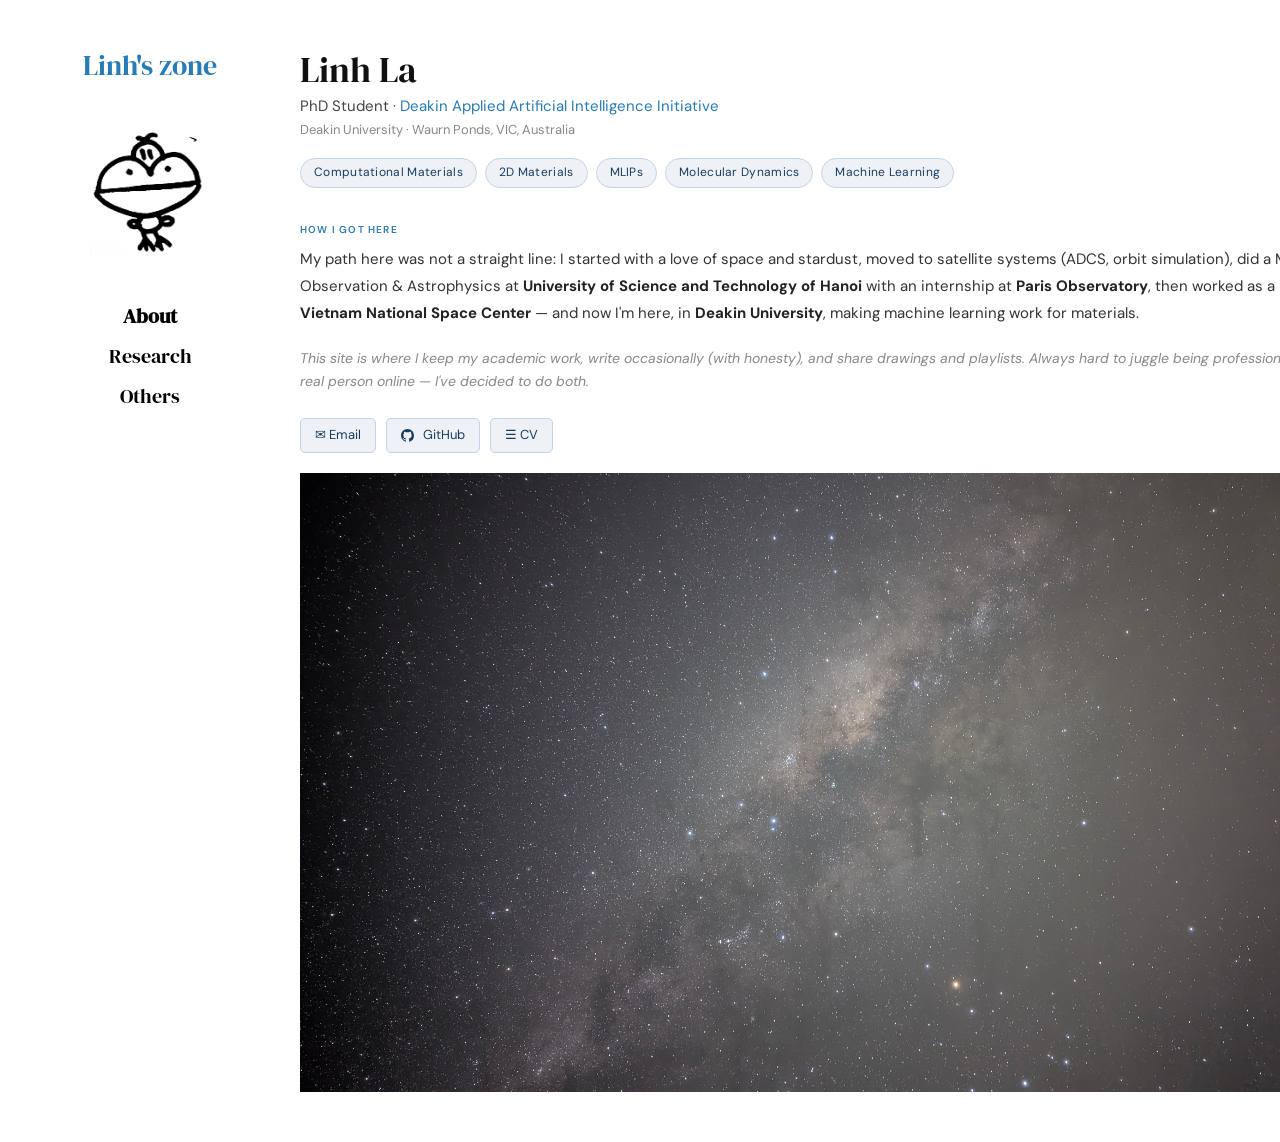
==== index.html @ 7888cfbb "new" ====
<!DOCTYPE html>
<html lang="en-US">
<head>
  <meta charset="UTF-8">
  <title>Linh's zone</title>
  <meta http-equiv="X-UA-Compatible" content="IE=edge">
  <meta name="viewport" content="width=device-width, initial-scale=1">
  <link rel="icon" href="assets/img/favicon.ico">
  <link rel="stylesheet" href="https://www.w3schools.com/w3css/4/w3.css">
  <link rel="stylesheet" href="assets/css/style.css">
</head>
<body>
  <div class="wrapper">

    <header>
      <h1 class="itim-regular" style="text-align:center;">
        <a href="index.html">Linh's zone</a>
      </h1>
      <br>
      <!-- Click 10 times for a surprise -->
      <img src="assets/img/IMG_3179.JPG"
           alt="Linh" class="center" width="75%" height="75%" id="myImage"/>
      <br>
      <ul class="downloads">
        <li><a class="itim-regular active" href="index.html">About</a></li>
        <li><a class="itim-regular" href="research.html">Research</a></li>
        <li><a class="itim-regular" href="others.html">Others</a></li>
      </ul>
    </header>

    <section>

      <div class="about-layout">

        <!-- Left: bio -->
        <div class="bio-section">

          <div class="bio-intro">
            <h2 class="bio-name">Linh La</h2>
            <p class="bio-role">PhD Student · <a href="https://www.deakin.edu.au/a2i2" target="_blank">Deakin Applied Artificial Intelligence Initiative</a></p>
            <p class="bio-location">Deakin University · Waurn Ponds, VIC, Australia</p>
          </div>

          <div class="bio-tags">
            <span class="bio-tag">Computational Materials</span>
            <span class="bio-tag">2D Materials</span>
            <span class="bio-tag">MLIPs</span>
            <span class="bio-tag">Molecular Dynamics</span>
            <span class="bio-tag">Machine Learning</span>
          </div>

          <div class="bio-journey">
            <span class="bio-label">how I got here</span>
            <p>
              My path here was not a straight line: I started with a love of space
              and stardust, moved to satellite systems (ADCS, orbit simulation), did
              a Master's in Earth Observation &amp; Astrophysics at <strong>University of Science and Technology of Hanoi</strong> with an
              internship at <strong>Paris Observatory</strong>, then worked as a
              researcher at <strong>Vietnam National Space Center</strong> — and now
              I'm here, in <strong> Deakin University</strong>, making machine learning work for materials.
            </p>
          </div>

          <p class="bio-footer">
            This site is where I keep my academic work, write occasionally
            (with honesty), and share drawings and playlists. Always hard to juggle being
            professional and being a real person online — I've decided to do both.
          </p>

          <div class="contact-row">
            <a class="contact-btn" href="mailto:your.email@example.com">
              ✉ Email
            </a>
            <a class="contact-btn" href="https://github.com/ltlinhla" target="_blank">
              <svg width="13" height="13" viewBox="0 0 16 16" fill="currentColor" style="vertical-align:middle;margin-right:3px"><path d="M8 0C3.58 0 0 3.58 0 8c0 3.54 2.29 6.53 5.47 7.59.4.07.55-.17.55-.38 0-.19-.01-.82-.01-1.49-2.01.37-2.53-.49-2.69-.94-.09-.23-.48-.94-.82-1.13-.28-.15-.68-.52-.01-.53.63-.01 1.08.58 1.23.82.72 1.21 1.87.87 2.33.66.07-.52.28-.87.51-1.07-1.78-.2-3.64-.89-3.64-3.95 0-.87.31-1.59.82-2.15-.08-.2-.36-1.02.08-2.12 0 0 .67-.21 2.2.82.64-.18 1.32-.27 2-.27.68 0 1.36.09 2 .27 1.53-1.04 2.2-.82 2.2-.82.44 1.1.16 1.92.08 2.12.51.56.82 1.27.82 2.15 0 3.07-1.87 3.75-3.65 3.95.29.25.54.73.54 1.48 0 1.07-.01 1.93-.01 2.2 0 .21.15.46.55.38A8.013 8.013 0 0016 8c0-4.42-3.58-8-8-8z"/></svg>
              GitHub
            </a>
            <a class="contact-btn" href="research.html">
              ☰ CV
            </a>
          </div>

        </div>

        <!-- Right: photo -->
        <div class="photos">
          <img src="assets/img/PXL_20250621_140351809.NIGHT.jpg" alt="Linh">
        </div>

      </div>

    </section>
  </div>
  <script src="assets/js/scale.fix.js"></script>
</body>
</html>
---- assets/css/style.css ----
/* ============================================================
   Linh's zone — style.css
   Note: images and fonts are referenced from the original site
   folder (../../assets/) for local preview.
   Copy the assets/ folder over before deploying.
   ============================================================ */

/* --- Fonts -------------------------------------------------- */
/* DM Serif Display: site title & headings  |  DM Sans: everything else */
@import url('https://fonts.googleapis.com/css2?family=DM+Serif+Display:ital@0;1&family=DM+Sans:ital,wght@0,300;0,400;0,500;0,700;1,300;1,400&display=swap');

/* --- Base --------------------------------------------------- */
body {
  background-color: #fff;
  padding: 50px;
  font: 15px/1.6 "DM Sans", "Helvetica Neue", Helvetica, Arial, sans-serif;
  color: #727272;
  font-weight: 400;
  background-image: url('');
  background-size: cover;
  background-position: 0% 33%;
  background-repeat: no-repeat;
  background-attachment: fixed;
}

h1, h2, h3, h4, h5, h6 { color: #000; margin: 0 0 20px; }
h1, h2, h3 { line-height: 1.1; font-family: "DM Serif Display", Georgia, serif; }
h1 { font-size: 28px; }
h2 { color: #393939; }
h3, h4, h5, h6 { color: #000; }

p, ul, ol, table, pre, dl { margin: 0 0 20px; color: #000; }

a { color: #267CB9; text-decoration: none; }
a:hover, a:focus { color: #000; font-weight: bold; }
a small { font-size: 11px; color: #777; margin-top: -0.3em; display: block; }
a:hover small { color: #777; }

strong { color: #222; font-weight: 700; }
small { font-size: 11px; }
img { max-width: 100%; }

blockquote {
  border-left: 1px solid #e5e5e5;
  margin: 0;
  padding: 0 0 0 20px;
  font-style: italic;
}

code, pre {
  font-family: Monaco, Bitstream Vera Sans Mono, Lucida Console, Terminal, Consolas,
               Liberation Mono, DejaVu Sans Mono, Courier New, monospace;
  color: #333;
}

pre {
  padding: 8px 15px;
  background: #f8f8f8;
  border-radius: 5px;
  border: 1px solid #e5e5e5;
  overflow-x: auto;
}

table { width: 100%; border-collapse: collapse; }
th, td { text-align: left; padding: 5px 10px; border-bottom: 1px solid #e5e5e5; }
dt { color: #444; font-weight: 700; }
th { color: #444; }

kbd {
  background-color: #fafbfc;
  border: 1px solid #c6cbd1;
  border-bottom-color: #959da5;
  border-radius: 3px;
  box-shadow: inset 0 -1px 0 #959da5;
  color: #444d56;
  display: inline-block;
  font-size: 11px;
  line-height: 10px;
  padding: 3px 5px;
  vertical-align: middle;
}

hr {
  border: 0;
  background: transparent;
  height: 1px;
  margin: 0 0 20px;
}

form { margin-bottom: 20px; }
label { display: inline-block; width: 100px; }
input[type="text"], input[type="number"] { margin-bottom: 10px; padding: 5px; width: 200px; }
input[type="submit"] { padding: 5px 10px; }
#output { margin-top: 20px; padding: 10px; border: 1px solid #ccc; background-color: #f9f9f9; }

/* --- Layout ------------------------------------------------- */
.wrapper { width: 1350px; margin: 0 auto; }

header {
  width: 200px;
  float: left;
  position: fixed;
  -webkit-font-smoothing: subpixel-antialiased;
}

section {
  width: 1100px;
  float: right;
  padding-bottom: 50px;
}

footer {
  width: 270px;
  float: left;
  position: fixed;
  bottom: 50px;
  -webkit-font-smoothing: subpixel-antialiased;
}

/* --- Navigation --------------------------------------------- */
ul.downloads {
  list-style: none;
  width: 200px;
  padding-top: 20px;
  vertical-align: middle;
}

.downloads li {
  width: 200px;
  float: right;
  height: 40px;
  text-align: center;
}

.downloads a {
  line-height: 1;
  font-size: 20px;
  color: #000;
  display: block;
  text-align: center;
  padding-top: 6px;
  height: 40px;
}

.downloads a:hover,
.downloads a:focus { color: #000; font-weight: bold; }
.downloads ul a:active { background-color: #f0f0f0; }
.downloads a strong { font-size: 14px; display: block; color: #000; }

/* Active nav link */
.downloads a.active {
  font-weight: bold;
  border-bottom: 2px solid #267cb900;
}

/* --- Utility ------------------------------------------------ */
.center { display: block; margin-left: auto; margin-right: auto; width: 60%; }

#myImage { cursor: default !important; }

.itim-regular  { font-family: "DM Serif Display", Georgia, serif; font-weight: 400; font-style: normal; }

/* --- About page extras -------------------------------------- */
.bio-section {}

.bio-intro { margin-bottom: 18px; }
.bio-name { font-size: 36px; margin-bottom: 4px; color: #111; }
.bio-role { font-size: 15px; color: #444; margin-bottom: 2px; }
.bio-location { font-size: 13px; color: #888; margin-bottom: 0; }

.bio-tags { display: flex; flex-wrap: wrap; gap: 8px; margin-bottom: 28px; }
.bio-tag {
  font-size: 12px;
  padding: 4px 13px;
  border-radius: 20px;
  background: #eef2f7;
  color: #1a3c5e;
  border: 1px solid #c5d3e8;
  letter-spacing: 0.3px;
}

.bio-journey { margin-bottom: 20px; }
.bio-label {
  display: inline-block;
  font-size: 10px;
  text-transform: uppercase;
  letter-spacing: 1.2px;
  color: #267CB9;
  margin-bottom: 8px;
  font-weight: 600;
}
.bio-journey p { font-size: 15px; line-height: 1.8; color: #333; margin: 0; }

.bio-footer { font-size: 14px; color: #888; font-style: italic; line-height: 1.7; margin-bottom: 24px; }

.about-photos { margin-top: 20px; }
.about-photos img { width: 340px; max-width: 100%; border-radius: 8px; object-fit: cover; display: block; }
.about-spotify { border-radius: 12px; overflow: hidden; }

.contact-row {
  display: flex;
  flex-wrap: wrap;
  gap: 10px;
  margin-top: 16px;
  margin-bottom: 20px;
}

.contact-btn {
  display: inline-flex;
  align-items: center;
  gap: 6px;
  padding: 6px 14px;
  border-radius: 5px;
  border: 1px solid #c5d3e8;
  background: #eef2f7;
  color: #1a3c5e;
  font-size: 13px;
  text-decoration: none;
  transition: background 0.15s, color 0.15s;
}
.contact-btn:hover { background: #267CB9; color: #fff; border-color: #267CB9; font-weight: normal; }

/* --- CV / Research page ------------------------------------- */
.cv { font-family: "DM Sans", "Helvetica Neue", Helvetica, Arial, sans-serif; font-size: 14px; line-height: 1.6; color: #222; width: 100%; max-width: 100%; padding: 20px 2% 32px; box-sizing: border-box; }

/* CV header */
.cv-header { text-align: center; padding: 28px 20px 22px; background: linear-gradient(135deg, #1a3c5e 0%, #d0dce6 100%); color: #fff; border-radius: 6px; margin-bottom: 16px; }
.cv-header h2 { font-size: 26px; text-transform: uppercase; letter-spacing: 3px; margin: 0 0 6px; color: #fff; }
.cv-header .cv-contact { font-size: 13px; opacity: 0.9; margin: 4px 0; }
.cv-header .cv-tags { margin-top: 10px; display: flex; flex-wrap: wrap; gap: 6px; justify-content: center; }
.cv-tag { background: rgba(255,255,255,0.2); border: 1px solid rgba(255,255,255,0.45); color: #fff; padding: 2px 11px; border-radius: 20px; font-size: 12px; }

/* CV accordion sections */
.cv-sec { margin-bottom: 6px; border: 1px solid #dde3eb; border-radius: 5px; overflow: hidden; }
.cv-sec-hd { display: flex; justify-content: space-between; align-items: center; padding: 10px 16px; background: #1a3c5e; color: #fff; cursor: pointer; user-select: none; font-size: 12px; font-weight: bold; text-transform: uppercase; letter-spacing: 1.2px; transition: background 0.2s; }
.cv-sec-hd:hover { background: #2e6da4; }
.cv-arrow { font-size: 11px; transition: transform 0.25s; display: inline-block; }
.cv-sec-hd.open .cv-arrow { transform: rotate(180deg); }
.cv-sec-bd { max-height: 0; overflow: hidden; transition: max-height 0.35s ease; }
.cv-sec-bd.open { max-height: 4000px; }
.cv-sec-bd-inner { padding: 14px 16px 16px; }

/* Publications section */
.pub-list { list-style: none; margin: 0; padding: 0; }
.pub-item { padding: 10px 12px; border-left: 3px solid #267CB9; background: #f4f8fc; border-radius: 0 5px 5px 0; margin-bottom: 8px; font-size: 13px; line-height: 1.6; }
.pub-item:last-child { margin-bottom: 0; }
.pub-type { display: inline-block; font-size: 10px; text-transform: uppercase; letter-spacing: 0.8px; background: #dbeafe; color: #1a3c5e; padding: 1px 8px; border-radius: 10px; margin-bottom: 4px; }
.pub-type.talk { background: #dcfce7; color: #166534; }
.pub-title { font-weight: bold; display: block; }
.pub-venue { color: #555; font-style: italic; }
.pub-year { color: #888; font-size: 11px; margin-left: 6px; }

/* Timeline */
.tl { position: relative; }
.tl::before { content: ''; position: absolute; left: 130px; top: 6px; bottom: 6px; width: 2px; background: #dde3eb; }
.tl-item { display: flex; align-items: flex-start; margin-bottom: 18px; }
.tl-item:last-child { margin-bottom: 0; }
.tl-date { width: 118px; flex-shrink: 0; text-align: right; padding-right: 16px; padding-top: 10px; font-size: 11px; color: #666; line-height: 1.4; }
.tl-node { flex-shrink: 0; margin-top: 14px; margin-right: 10px; width: 12px; height: 12px; border-radius: 50%; border: 2px solid #fff; box-shadow: 0 0 0 2px currentColor; position: relative; z-index: 1; }
.tl-node.edu { color: #2e6da4; background: #2e6da4; }
.tl-node.exp { color: #27ae60; background: #27ae60; }
.tl-node.itn { color: #e67e22; background: #e67e22; }
.tl-card { flex: 1; min-width: 0; background: #f8fafc; border: 1px solid #dde3eb; border-radius: 6px; transition: border-color 0.2s, box-shadow 0.2s; }
.tl-card:hover { border-color: #2e6da4; box-shadow: 0 2px 8px rgba(46,109,164,0.10); }
.tl-card-hd { padding: 10px 28px 10px 14px; cursor: pointer; user-select: none; position: relative; }
.tl-card-arrow { position: absolute; right: 10px; top: 50%; transform: translateY(-50%); font-size: 11px; color: #999; transition: transform 0.25s; }
.tl-card-hd.open .tl-card-arrow { transform: translateY(-50%) rotate(180deg); }
.tl-card-bd { max-height: 0; overflow: hidden; transition: max-height 0.35s ease; }
.tl-card-bd.open { max-height: 2000px; }
.tl-card-bd-inner { padding: 0 14px 10px; }
.tl-card-top { display: flex; justify-content: flex-start; align-items: flex-start; gap: 8px; flex-wrap: wrap; }
.tl-title { font-weight: bold; font-size: 14px; }
.tl-badge { font-size: 11px; padding: 2px 9px; border-radius: 12px; white-space: nowrap; }
.tl-badge.edu { background: #dbeafe; color: #1a3c5e; }
.tl-badge.exp { background: #dcfce7; color: #166534; }
.tl-badge.itn { background: #fff3e0; color: #92400e; }
.tl-org { font-style: italic; font-size: 13px; color: #555; margin-top: 2px; }
.tl-grade { color: #2e6da4; font-weight: bold; font-style: normal; }
.tl-type { font-size: 10px; text-transform: uppercase; letter-spacing: 0.8px; margin-bottom: 3px; }
.tl-type.edu { color: #2e6da4; }
.tl-type.exp { color: #27ae60; }
.tl-type.itn { color: #e67e22; }
.tl-card ul { margin: 5px 0 0 14px; padding: 0; }
.tl-card ul li { font-size: 13px; margin-bottom: 2px; }

/* Internship sub-items */
.tl-sub { margin-top: 10px; padding-top: 10px; border-top: 1px dashed #c5d3e8; }
.tl-sub-label { font-size: 10px; text-transform: uppercase; letter-spacing: 0.8px; color: #e67e22; margin-bottom: 6px; }
.tl-sub-item { position: relative; padding: 6px 8px 6px 16px; border-left: 2px solid #e67e22; margin-bottom: 6px; background: #fffaf5; border-radius: 0 4px 4px 0; }
.tl-sub-item:last-child { margin-bottom: 0; }
.tl-sub-item::before { content: ''; position: absolute; left: -5px; top: 12px; width: 8px; height: 8px; border-radius: 50%; background: #e67e22; }
.tl-sub-top { display: flex; justify-content: flex-start; align-items: flex-start; gap: 8px; flex-wrap: wrap; }
.tl-sub-title { font-weight: bold; font-size: 13px; }
.tl-sub-badge { font-size: 10px; background: #fff3e0; color: #92400e; padding: 1px 8px; border-radius: 10px; white-space: nowrap; }
.tl-sub-org { font-style: italic; font-size: 12px; color: #666; margin-top: 1px; }
.tl-sub-item ul { margin: 4px 0 0 12px; padding: 0; }
.tl-sub-item ul li { font-size: 12px; margin-bottom: 2px; }

/* Achievement sub-items */
.tl-ach { margin-top: 10px; padding-top: 10px; border-top: 1px dashed #c5d3e8; }
.tl-ach-label { font-size: 10px; text-transform: uppercase; letter-spacing: 0.8px; color: #7c3aed; margin-bottom: 6px; }
.tl-ach-cat { font-size: 10px; text-transform: uppercase; letter-spacing: 0.7px; color: #7c3aed; font-weight: bold; margin: 6px 0 3px; }
.tl-ach-list { margin: 0 0 4px 0; padding: 0; list-style: none; }
.tl-ach-list li { font-size: 12px; padding: 3px 8px 3px 10px; border-left: 2px solid #7c3aed; background: #faf5ff; border-radius: 0 4px 4px 0; margin-bottom: 4px; line-height: 1.45; }

/* Legend */
.tl-legend { display: flex; gap: 16px; flex-wrap: wrap; margin-bottom: 16px; font-size: 12px; color: #444; }
.tl-leg-dot { display: inline-block; width: 10px; height: 10px; border-radius: 50%; margin-right: 4px; vertical-align: middle; }

/* Skills pills */
.cv-badge { background: #eef2f7; color: #1a3c5e; font-size: 11px; padding: 2px 9px; border-radius: 12px; white-space: nowrap; }
.cv-skill-grp { margin-bottom: 10px; }
.cv-skill-grp strong { display: block; font-size: 12px; color: #1a3c5e; text-transform: uppercase; letter-spacing: 0.8px; margin-bottom: 5px; }
.cv-pills { display: flex; flex-wrap: wrap; gap: 5px; }
.cv-pill { background: #eef2f7; color: #1a3c5e; border: 1px solid #c5d3e8; padding: 3px 11px; border-radius: 14px; font-size: 12px; cursor: default; transition: background 0.15s, color 0.15s; }
.cv-pill:hover { background: #2e6da4; color: #fff; border-color: #2e6da4; }

/* Achievement sub-groups */
.cv-sub-grp { margin-bottom: 12px; }
.cv-sub-grp > strong { display: block; font-size: 12px; color: #1a3c5e; text-transform: uppercase; letter-spacing: 0.8px; margin-bottom: 5px; padding-bottom: 3px; border-bottom: 1px dashed #c5d3e8; }
.cv-sub-grp ul { margin: 4px 0 0 12px; padding: 0; }
.cv-sub-grp ul li { font-size: 13px; margin-bottom: 4px; line-height: 1.5; transition: color 0.15s; }
.cv-sub-grp ul li:hover { color: #2e6da4; }

/* PDF buttons */
.tl-pdfs { display: flex; gap: 6px; flex-wrap: wrap; margin-top: 6px; }
.tl-pdf-btn { display: inline-flex; align-items: center; gap: 4px; font-size: 11px; padding: 3px 10px; border-radius: 4px; background: #f0f4f8; border: 1px solid #c5d3e8; color: #2e6da4; text-decoration: none; transition: background 0.15s, color 0.15s; }
.tl-pdf-btn:hover { background: #2e6da4; color: #fff; border-color: #2e6da4; }

/* Extracurricular rows */
.cv-xtra { display: flex; justify-content: space-between; align-items: baseline; padding: 6px 0; border-bottom: 1px solid #f0f3f7; }
.cv-xtra:last-child { border-bottom: none; }
.cv-xtra-l strong { font-size: 13px; display: block; }
.cv-xtra-l em { font-size: 12px; color: #666; }
.cv-xtra-r { font-size: 11px; background: #eef2f7; color: #1a3c5e; padding: 2px 8px; border-radius: 10px; white-space: nowrap; margin-left: 12px; }

/* --- Blog page ---------------------------------------------- */
.blog-filter {
  display: flex;
  gap: 8px;
  flex-wrap: wrap;
  margin-bottom: 20px;
}

.blog-filter-btn {
  padding: 5px 16px;
  border-radius: 20px;
  border: 1px solid #c5d3e8;
  background: #eef2f7;
  color: #1a3c5e;
  font-size: 13px;
  cursor: pointer;
  transition: background 0.15s, color 0.15s;
  font-family: inherit;
}

.blog-filter-btn:hover,
.blog-filter-btn.active {
  background: #267CB9;
  color: #fff;
  border-color: #267CB9;
}

.post-category-label {
  display: inline-block;
  font-size: 11px;
  padding: 2px 10px;
  border-radius: 10px;
  margin-bottom: 6px;
  text-transform: uppercase;
  letter-spacing: 0.8px;
  font-weight: bold;
}

.post-category-label.personal { background: #fce7f3; color: #831843; }
.post-category-label.technical { background: #dcfce7; color: #166534; }

.blog-post-card { display: block; }
.blog-post-card.hidden { display: none; }

.blog-notice {
  font-size: 12px;
  color: #888;
  font-style: italic;
  padding: 10px 14px;
  background: #fafafa;
  border-left: 3px solid #ddd;
  border-radius: 0 4px 4px 0;
  margin-bottom: 20px;
}

/* --- Others page -------------------------------------------- */
.others-intro { margin-bottom: 28px; }

.tab-nav {
  display: flex;
  border-bottom: 2px solid #e5e5e5;
  margin-bottom: 16px;
}

.tab-btn {
  padding: 10px 20px;
  cursor: pointer;
  background: none;
  border: none;
  font-size: 14px;
  font-family: inherit;
  color: #555;
  border-bottom: 2px solid transparent;
  margin-bottom: -2px;
  transition: color 0.15s, border-color 0.15s;
}

.tab-btn:hover { color: #267CB9; }
.tab-btn.active { color: #267CB9; border-bottom-color: #267CB9; font-weight: bold; }

/* Writing log */
.writing-log { padding: 12px 0 20px; }
.writing-year-group { margin-bottom: 28px; }
.writing-year-label { font-size: 13px; text-transform: uppercase; letter-spacing: 1.5px; color: #267CB9; margin-bottom: 10px; font-family: "DM Sans", sans-serif; font-weight: 600; }
.writing-list { list-style: none; margin: 0; padding: 0; }
.writing-item { display: flex; align-items: baseline; justify-content: space-between; padding: 9px 0; border-bottom: 1px solid #f0f0f0; }
.writing-item:last-child { border-bottom: none; }
.writing-date { flex-shrink: 0; color: #aaa; font-size: 13px; }
.writing-title { color: #222; font-weight: 600; font-size: 16px; }
.writing-title a { color: #222; }
.writing-title a:hover { color: #267CB9; }

/* Paper plane section */
.plane-stage {
  position: relative;
  height: 380px;
  overflow: hidden;
  margin: 20px 0;
  border-radius: 10px;
  background:
    radial-gradient(ellipse at 20% 30%, rgba(255,255,255,0.55) 0%, transparent 55%),
    radial-gradient(ellipse at 75% 65%, rgba(255,255,255,0.4) 0%, transparent 45%),
    linear-gradient(160deg, #c9e8f7 0%, #dceffe 40%, #eef6ff 70%, #f5f0ff 100%);
  box-shadow: inset 0 1px 0 rgba(255,255,255,0.8), 0 2px 12px rgba(100,160,220,0.15);
}
/* Clouds */
.cloud { position: absolute; background: rgba(255,255,255,0.85); border-radius: 50px; pointer-events: none; }
.cloud::before { content:''; position:absolute; background:inherit; border-radius:50%; width:55%; height:190%; top:-70%; left:10%; }
.cloud::after  { content:''; position:absolute; background:inherit; border-radius:50%; width:40%; height:160%; top:-55%; left:52%; }
.cloud-1 { width:140px; height:40px; top: 8%; left: 13%;  }
.cloud-2 { width: 95px; height:30px; top:12%; left:82%; }
.cloud-3 { width: 72px; height:24px; top:38%; left:45%; }
.cloud-4 { width:115px; height:35px; top:62%; left:68%; }
.cloud-5 { width: 60px; height:20px; top:72%; left:20%; }

@keyframes fly-ltr      { from { transform: translate(-80px,    0);    } to { transform: translate(950px,    0);    } }
@keyframes fly-ltr-down { from { transform: translate(-80px, -120px);  } to { transform: translate(950px,  150px);  } }
@keyframes fly-ltr-up   { from { transform: translate(-80px,  150px);  } to { transform: translate(950px, -120px);  } }
@keyframes fly-rtl      { from { transform: translate(950px,    0);    } to { transform: translate(-80px,    0);    } }
@keyframes fly-rtl-down { from { transform: translate(950px, -120px);  } to { transform: translate(-80px,  150px);  } }
@keyframes fly-rtl-up   { from { transform: translate(950px,  150px);  } to { transform: translate(-80px, -120px);  } }
.plane-item { position: absolute; display: flex; align-items: center; gap: 8px; cursor: pointer; animation-timing-function: linear; animation-iteration-count: infinite; }
.plane-item.rtl { flex-direction: row-reverse; }
.plane-svg { width: 22px; height: 22px; color: #267CB9; flex-shrink: 0; }
.plane-note { font-size: 12px; color: #3a5a7a; white-space: nowrap; background: rgba(255,255,255,0.88); backdrop-filter: blur(4px); border: 1px solid rgba(180,215,240,0.7); border-radius: 4px; padding: 3px 9px; opacity: 0; transition: opacity 0.2s; pointer-events: none; }
.plane-item:hover { animation-play-state: paused; }
.plane-item:hover .plane-note { opacity: 1; }

/* Note fullscreen modal */
#note-modal { display: none; position: fixed; top: 0; left: 0; width: 100%; height: 100%; background: rgba(0,0,0,0.88); z-index: 9999; align-items: center; justify-content: center; }
#note-modal.open { display: flex; }
#note-modal-close { position: fixed; top: 18px; right: 28px; font-size: 2rem; color: #fff; cursor: pointer; line-height: 1; user-select: none; z-index: 10000; }
#note-modal-inner { background: #fff; border-radius: 8px; padding: 48px 56px; max-width: 640px; width: 90%; max-height: 80vh; overflow-y: auto; }
#note-modal-date { font-size: 12px; color: #aaa; margin: 0 0 6px; text-transform: uppercase; letter-spacing: 1px; }
#note-modal-title { font-size: 26px; font-weight: 700; margin: 0 0 24px; color: #111; }
#note-modal-body p { font-size: 15px; line-height: 1.8; color: #333; margin: 0 0 16px; }


/* Drawing gallery */
.drawing-grid { display: grid; grid-template-columns: repeat(3, 1fr); gap: 10px; padding: 8px 0; }
@media (max-width: 600px) { .drawing-grid { grid-template-columns: repeat(2, 1fr); } }
.drawing-grid img { width: 100%; aspect-ratio: 1 / 1; object-fit: cover; cursor: pointer; border-radius: 4px; transition: opacity 0.2s, transform 0.2s; display: block; }
.drawing-grid img:hover { opacity: 0.85; transform: scale(1.02); }

/* Drawing lightbox */
#drawing-modal { display: none; position: fixed; top: 0; left: 0; width: 100%; height: 100%; background: rgba(0,0,0,0.88); z-index: 9999; align-items: center; justify-content: center; }
#drawing-modal.open { display: flex; }
#drawing-modal-img { max-width: 80vw; max-height: 85vh; border-radius: 6px; box-shadow: 0 4px 32px rgba(0,0,0,0.5); }
#drawing-modal-close { position: fixed; top: 18px; right: 28px; font-size: 2rem; color: #fff; cursor: pointer; line-height: 1; user-select: none; z-index: 10000; }
.drawing-nav { position: fixed; top: 50%; transform: translateY(-50%); font-size: 2.5rem; color: #fff; cursor: pointer; user-select: none; z-index: 10000; padding: 10px 16px; background: rgba(0,0,0,0.25); border-radius: 4px; line-height: 1; transition: background 0.15s; }
.drawing-nav:hover { background: rgba(0,0,0,0.55); }
#drawing-prev { left: 12px; }
#drawing-next { right: 12px; }
#drawing-counter { position: fixed; bottom: 18px; left: 50%; transform: translateX(-50%); color: rgba(255,255,255,0.7); font-size: 0.9rem; z-index: 10000; }

/* --- Responsive --------------------------------------------- */
@media print, screen and (max-width: 960px) {
  div.wrapper { width: auto; margin: 0; }

  header, section, footer {
    float: none;
    position: static;
    width: auto;
  }

  header { padding-right: 120px; width: 400px; }
  section { padding: 20px 0; margin: 0 0 20px; }

  header ul { position: absolute; left: 250px; top: 150px; }
}
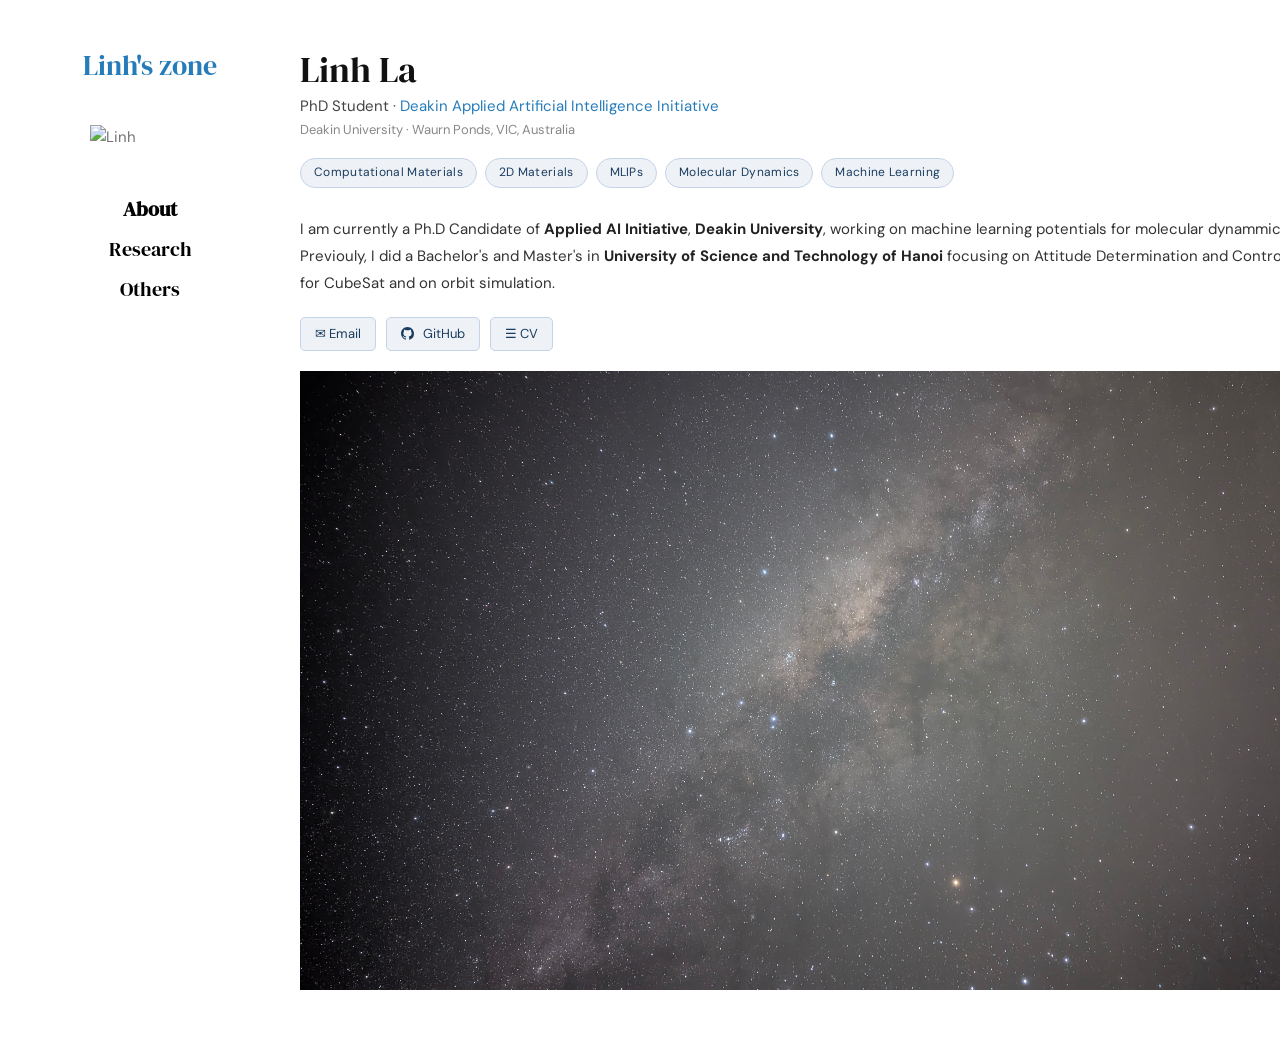
==== commit 2d52b3d8: "ip" ====
--- a/index.html
+++ b/index.html
@@ -18,8 +18,8 @@
       </h1>
       <br>
       <!-- Click 10 times for a surprise -->
-      <img src="assets/img/IMG_3179.JPG"
-           alt="Linh" class="center" width="75%" height="75%" id="myImage"/>
+      <img src="assets/img/IMG_1122.JPG"
+           alt="Linh" class="center" width="100%" height="100%" id="myImage"/>
       <br>
       <ul class="downloads">
         <li><a class="itim-regular active" href="index.html">About</a></li>
@@ -50,25 +50,14 @@
           </div>
 
           <div class="bio-journey">
-            <span class="bio-label">how I got here</span>
             <p>
-              My path here was not a straight line: I started with a love of space
-              and stardust, moved to satellite systems (ADCS, orbit simulation), did
-              a Master's in Earth Observation &amp; Astrophysics at <strong>University of Science and Technology of Hanoi</strong> with an
-              internship at <strong>Paris Observatory</strong>, then worked as a
-              researcher at <strong>Vietnam National Space Center</strong> — and now
-              I'm here, in <strong> Deakin University</strong>, making machine learning work for materials.
+              I am currently a Ph.D Candidate of <strong> Applied AI Initiative</strong>, <strong>Deakin University</strong>, working on machine learning potentials for molecular dynammics.
+            </p> 
+            <p>Previouly, I did a Bachelor's and Master's in <strong>University of Science and Technology of Hanoi</strong> focusing on Attitude Determination and Control System (ADCS) for CubeSat and on orbit simulation.
             </p>
           </div>
-
-          <p class="bio-footer">
-            This site is where I keep my academic work, write occasionally
-            (with honesty), and share drawings and playlists. Always hard to juggle being
-            professional and being a real person online — I've decided to do both.
-          </p>
-
           <div class="contact-row">
-            <a class="contact-btn" href="mailto:your.email@example.com">
+            <a class="contact-btn" href="mailto:t.la@research.deakin.edu.au">
               ✉ Email
             </a>
             <a class="contact-btn" href="https://github.com/ltlinhla" target="_blank">
